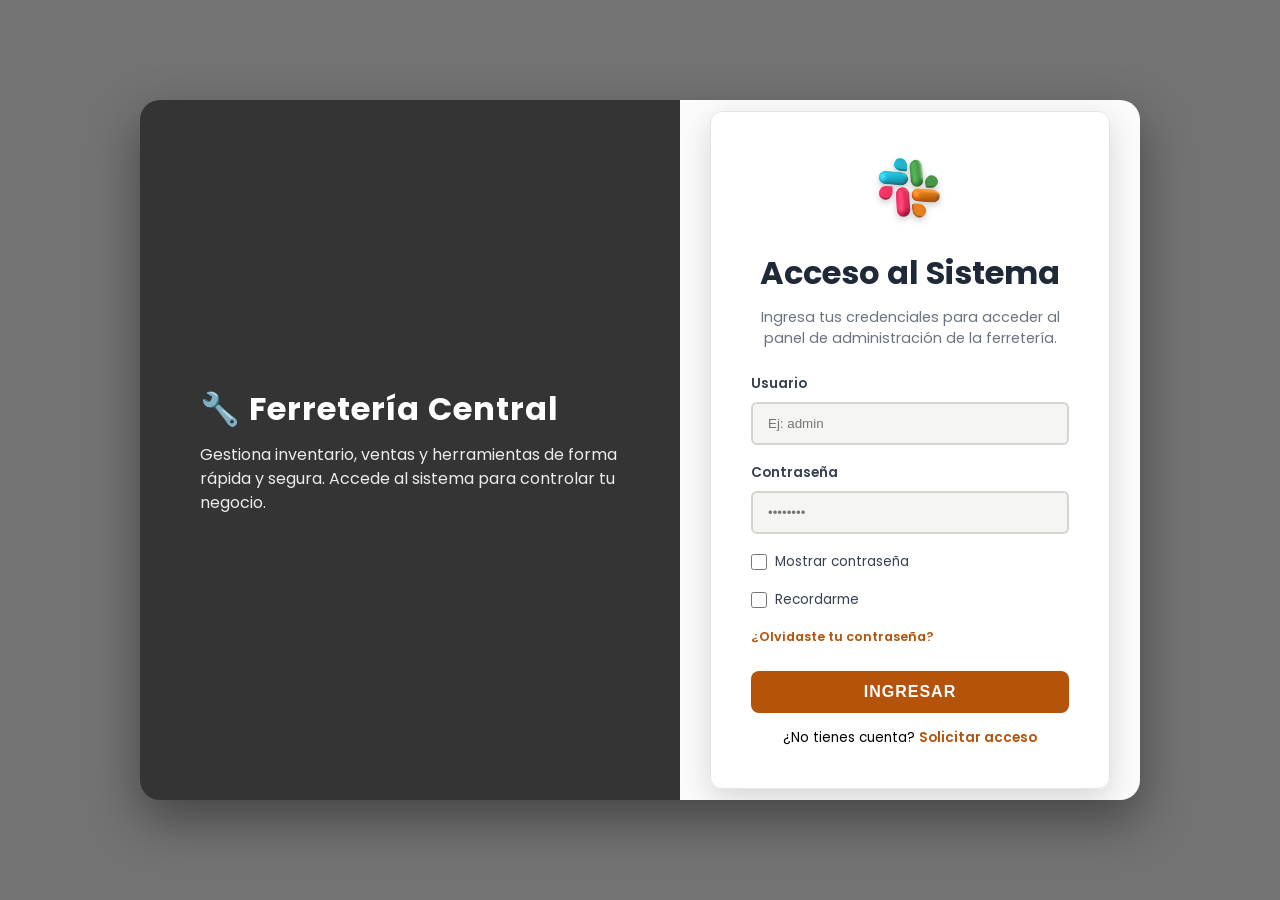
==== login.html @ 6cae9d20 "loginRecuperarRegistrar" ====
<!DOCTYPE html>
<html lang="es">
<head>
    <meta charset="UTF-8">
    <meta name="viewport" content="width=device-width, initial-scale=1.0">
    <meta name="robots" content="index,follow">
    <meta name="author" content="Ferretería Central">
    <meta name="description" content="Sistema de acceso ferretería">
    <meta name="keywords" content="ferretería, herramientas, inventario, login">

    <link rel="icon" href="imagenes/icono.ico">
    <link rel="stylesheet" href="assetes/css/style.css">
    <title>Ferretería Central - Login</title>
</head>

<body>

<div class="container">

    <div class="login-container">

        <!-- PANEL DERECHO (MENSAJE FERRETERÍA) -->
        <div class="right-panel">
            <h2>🔧 Ferretería Central</h2>
            <p>
                Gestiona inventario, ventas y herramientas de forma rápida y segura.
                Accede al sistema para controlar tu negocio.
            </p>
        </div>

        <!-- PANEL IZQUIERDO (LOGIN) -->
        <div class="left-panel">
            <div class="caja">

                <form action="" method="POST" autocomplete="on">

                    <img src="imagenes/logo.png" class="logo">

                    <h1>Acceso al Sistema</h1>

                    <p class="descripcion">
                        Ingresa tus credenciales para acceder al panel de administración de la ferretería.
                    </p>

                    <div class="input-group">
                        <label>Usuario</label>
                        <input type="text" placeholder="Ej: admin" required>
                    </div>

                    <div class="input-group">
                        <label>Contraseña</label>
                        <input type="password" id="password" placeholder="••••••••" required>
                    </div>

                    <div class="extra-options">

                        <label>
                            <input type="checkbox" id="togglePassword">
                            Mostrar contraseña
                        </label>

                        <label>
                            <input type="checkbox">
                            Recordarme
                        </label>

                        <a href="RecuperarContrasena.html">¿Olvidaste tu contraseña?</a>

                    </div>

                    <button type="submit">Ingresar</button>

                    <p class="register">
                        ¿No tienes cuenta? <a href="Registrar.html">Solicitar acceso</a>
                    </p>

                </form>

            </div>
        </div>

    </div>

</div>


</body>
</html>
---- assetes/css/style.css ----
/* Importar fuente moderna */
@import url('https://fonts.googleapis.com/css2?family=Poppins:wght@300;400;600;700&display=swap');

/* RESET */
* {
  margin: 0;
  padding: 0;
  box-sizing: border-box;
}

/* =========================
   BODY (FONDO FERRETERÍA)
========================= */
body {
  font-family: 'Poppins', sans-serif;
  min-height: 100vh;
 align-content: center;
  background-image: url("https://i.pinimg.com/originals/1f/fc/27/1ffc2732fd1f4a03802051f0f38cd7dd.jpg");
  background-size: cover;
  background-position: center;
  background-repeat: no-repeat;

  position: relative;
}

/* OSCURECER FONDO */
body::before {
  content: "";
  position: absolute;
  inset: 0;
  background: rgba(0, 0, 0, 0.55);
  z-index: 0;
}

/* CONTENIDO ENCIMA */
.container {
  position: relative;
  z-index: 1;
  width: 100%;
  display: flex;
  justify-content: center;
  align-items: center;
}

/* =========================
   LOGIN SPLIT
========================= */
.login-container {
  display: flex;
  width: 100%;
  max-width: 1000px;
  height: 700px;
  border-radius: 20px;
  overflow: hidden;
  box-shadow: 0 20px 50px rgba(0,0,0,0.4);
}

/* =========================
   PANEL IZQUIERDO (LOGIN)
========================= */
.left-panel {
  flex: 1;
  background: rgba(255, 255, 255, 0.97);
  display: flex;
  justify-content: center;
  align-items: center;
  padding: 20px;
}

/* CAJA */
.caja {
  background: rgba(255, 255, 255, 0.98);
  padding: 40px;
  border-radius: 12px;
  width: 100%;
  max-width: 400px;
  text-align: center;
  border: 1px solid #e7e5e4;
  box-shadow: 0 10px 30px rgba(0,0,0,0.15);
  transition: transform 0.3s ease;
}

.caja:hover {
  transform: translateY(-5px);
}

/* LOGO */
.logo {
  width: 70px;
  margin-bottom: 20px;
  filter: drop-shadow(0 3px 3px rgba(0,0,0,0.2));
}

/* TEXTOS */
h1 {
  color: #1f2937;
  font-size: 2rem;
  margin-bottom: 10px;
  font-weight: 700;
}

.descripcion {
  color: #6b7280;
  font-size: 0.9rem;
  margin-bottom: 25px;
}

/* INPUTS FERRETERÍA */
.input-group {
  text-align: left;
  margin-bottom: 18px;
}

label {
  display: block;
  font-size: 0.85rem;
  color: #374151;
  margin-bottom: 8px;
  font-weight: 600;
}

input {
  width: 100%;
  padding: 12px 15px;
  border: 2px solid #d6d3d1;
  border-radius: 6px;
  outline: none;
  transition: 0.3s;
  background: #f5f5f4;
}

input:focus {
  border-color: #b45309;
  background: #fff;
  box-shadow: 0 0 10px rgba(180, 83, 9, 0.3);
}

/* CHECKBOX */
.extra-options {
  display: flex;
  flex-direction: column;
  gap: 10px;
  margin-top: 10px;
  margin-bottom: 15px;
  font-size: 0.8rem;
  text-align: left;
}

.extra-options label {
  display: flex;
  align-items: center;
  gap: 8px;
  font-weight: 400;
  cursor: pointer;
}

.extra-options input[type="checkbox"] {
  width: 16px;
  height: 16px;
  accent-color: #b45309;
}

/* BOTÓN FERRETERÍA */
button {
  width: 100%;
  padding: 12px;
  background: #b45309;
  border: none;
  border-radius: 8px;
  color: white;
  font-size: 1rem;
  font-weight: 700;
  cursor: pointer;
  transition: 0.3s;
  margin-top: 10px;
  text-transform: uppercase;
  letter-spacing: 1px;
}

button:hover {
  background-color: #92400e;
  transform: scale(1.03);
}

/* LINKS */
.register {
  margin-top: 15px;
  font-size: 0.85rem;
}

.register a,
a {
  color: #b45309;
  text-decoration: none;
  font-weight: 600;
}

a:hover {
  text-decoration: underline;
}

/* =========================
   PANEL DERECHO (FERRETERÍA)
========================= */
.right-panel {
  flex: 1;
  position: relative;
  color: white;
  display: flex;
  flex-direction: column;
  justify-content: center;
  padding: 60px;
  overflow: hidden;
}

/* IMAGEN */
.right-panel::before {
  content: "";
  position: absolute;
  inset: 0;

  background-image: url("https://i.pinimg.com/236x/2c/f1/4e/2cf14e4d89bc824aa0d30c2eebcac127.jpg");
  background-size: cover;
  background-position: center;
  background-repeat: no-repeat;

  transform: scale(1.1);
  z-index: 0;
}

/* OSCURECER */
.right-panel::after {
  content: "";
  position: absolute;
  inset: 0;
  background: rgba(0,0,0,0.55);
  z-index: 1;
}

/* TEXTO */
.right-panel h2,
.right-panel p {
  position: relative;
  z-index: 2;
}

.right-panel h2 {
  font-size: 2rem;
  margin-bottom: 10px;
  font-weight: 700;
  letter-spacing: 1px;
}

.right-panel p {
  opacity: 0.9;
  font-size: 1rem;
  line-height: 1.5;
}

/* =========================
   RESPONSIVE
========================= */
@media (max-width: 900px) {
  .login-container {
    flex-direction: column;
    height: auto;
  }

  .right-panel {
    padding: 40px;
    text-align: center;
  }
}

@media (max-width: 480px) {
  .caja {
    padding: 25px 20px;
  }

  h1 {
    font-size: 1.5rem;
  }

  input {
    padding: 10px;
  }

  button {
    padding: 10px;
  }
}
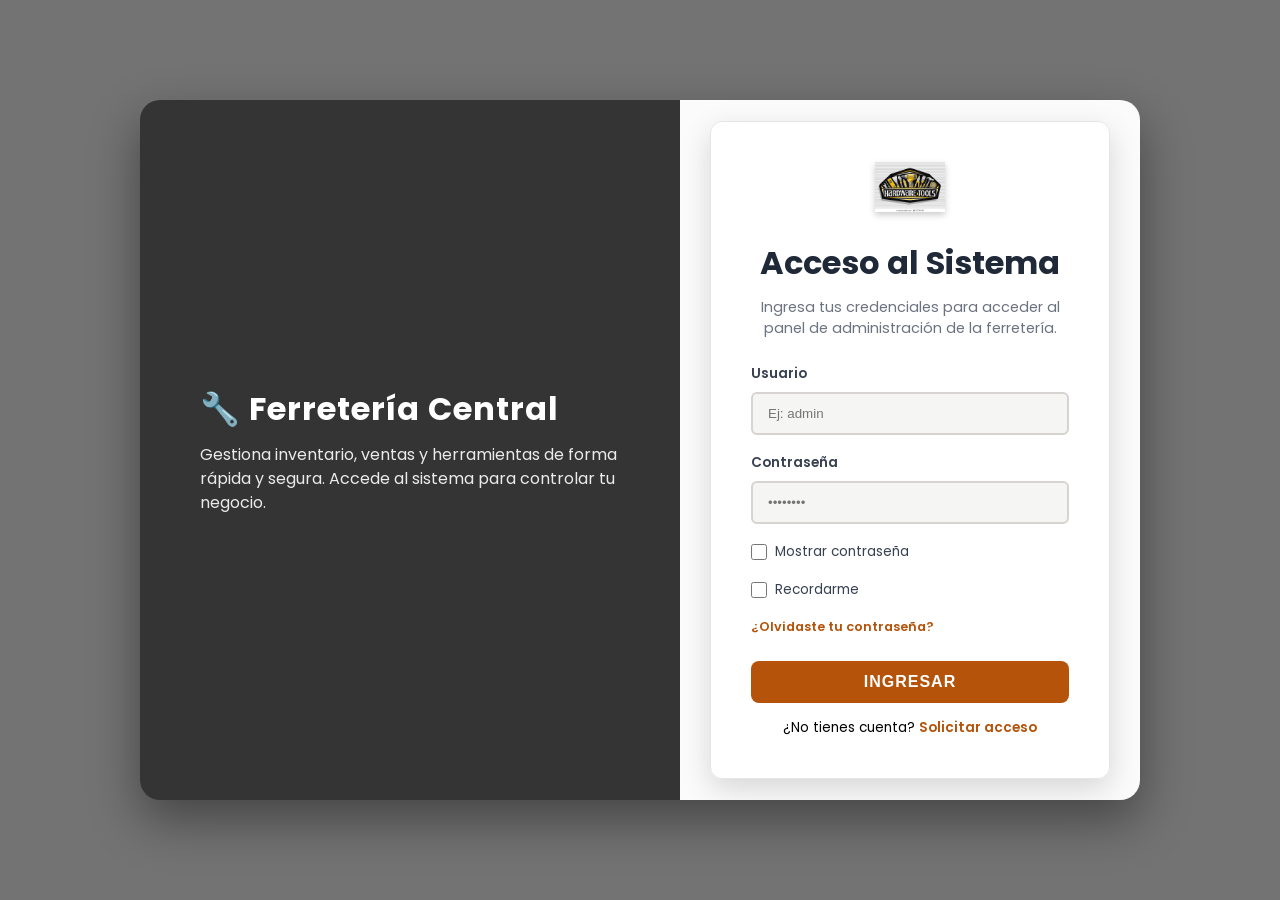
==== commit f34245ff: "mejoradelogo" ====
--- a/login.html
+++ b/login.html
@@ -34,7 +34,7 @@
 
                 <form action="" method="POST" autocomplete="on">
 
-                    <img src="imagenes/logo.png" class="logo">
+                    <img src="imagenes/logo2.webp" class="logo">
 
                     <h1>Acceso al Sistema</h1>
 
@@ -82,7 +82,7 @@
     </div>
 
 </div>
-
+<script src="js/app.js"></script>
 
 </body>
 </html>
